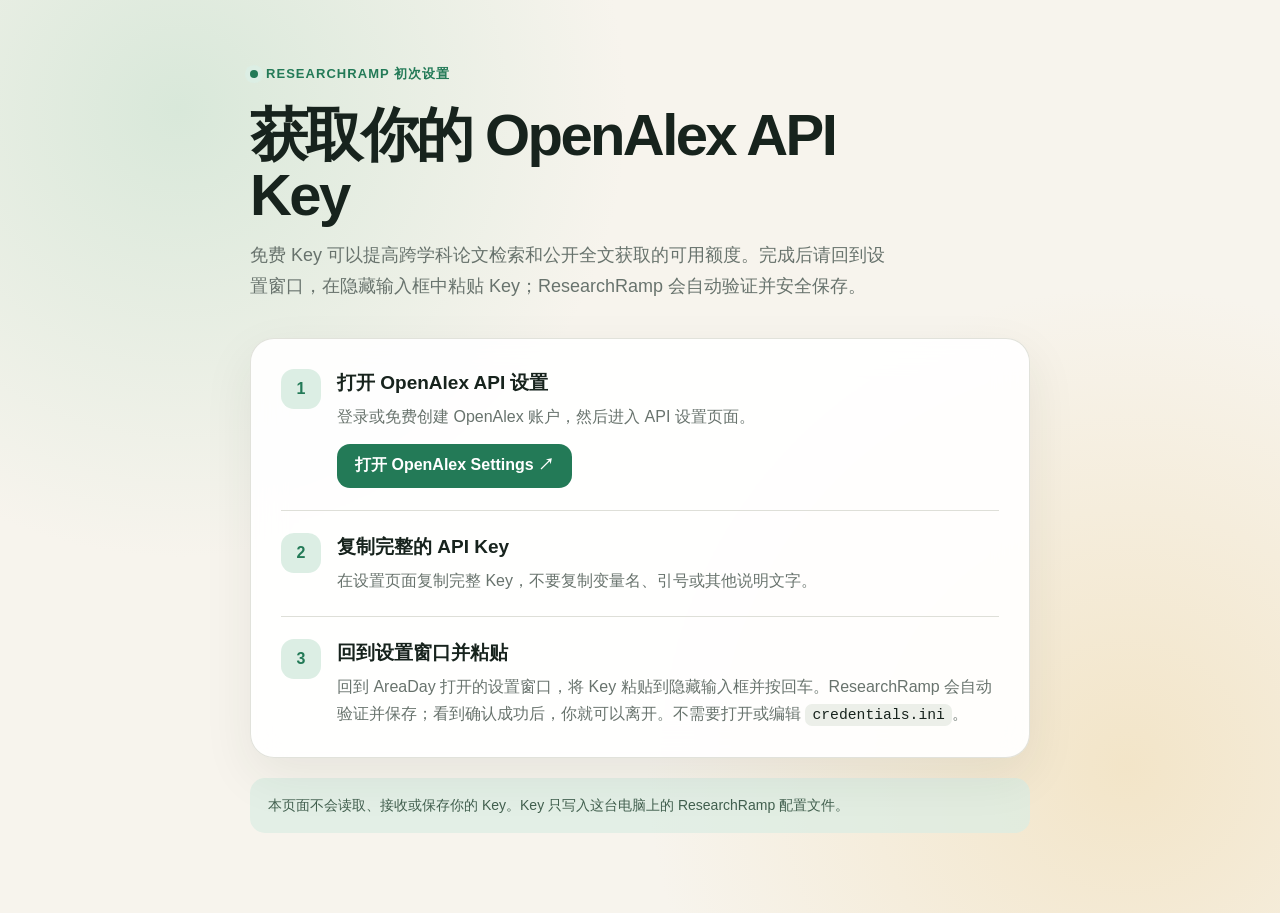
==== assets/openalex-help.html @ a65e1e27 "Release AreaDay 1.1.0" ====
<!doctype html>
<html lang="zh-CN">
  <head>
    <meta charset="utf-8" />
    <meta name="viewport" content="width=device-width, initial-scale=1" />
    <title>ResearchRamp · 获取 OpenAlex Key</title>
    <style>
      :root {
        color-scheme: light;
        --ink: #17231d;
        --muted: #68736d;
        --paper: #f7f4ed;
        --card: rgba(255, 255, 255, 0.92);
        --line: #dedfd8;
        --green: #237a57;
        --green-soft: #dceee4;
        font-family: Inter, ui-sans-serif, -apple-system, BlinkMacSystemFont, "Segoe UI", sans-serif;
      }

      * { box-sizing: border-box; }

      body {
        margin: 0;
        min-height: 100vh;
        color: var(--ink);
        background:
          radial-gradient(circle at 14% 12%, rgba(214, 231, 216, 0.92), transparent 28rem),
          radial-gradient(circle at 88% 84%, rgba(241, 223, 186, 0.72), transparent 30rem),
          var(--paper);
      }

      a { color: inherit; }

      .shell {
        width: min(780px, calc(100% - 32px));
        margin: 0 auto;
        padding: 64px 0 80px;
      }

      .eyebrow {
        display: inline-flex;
        align-items: center;
        gap: 8px;
        color: var(--green);
        font-size: 13px;
        font-weight: 700;
        letter-spacing: 0.08em;
        text-transform: uppercase;
      }

      .dot {
        width: 8px;
        height: 8px;
        border-radius: 999px;
        background: var(--green);
        box-shadow: 0 0 0 5px var(--green-soft);
      }

      h1 {
        margin: 22px 0 14px;
        max-width: 680px;
        font-size: clamp(34px, 6vw, 58px);
        line-height: 1.04;
        letter-spacing: -0.045em;
      }

      .lead {
        margin: 0;
        max-width: 650px;
        color: var(--muted);
        font-size: 18px;
        line-height: 1.72;
      }

      .card {
        margin-top: 36px;
        padding: 30px;
        border: 1px solid rgba(222, 223, 216, 0.9);
        border-radius: 24px;
        background: var(--card);
        box-shadow: 0 18px 50px rgba(34, 48, 40, 0.08);
        backdrop-filter: blur(16px);
      }

      .step {
        display: grid;
        grid-template-columns: 40px 1fr;
        gap: 16px;
        padding: 22px 0;
        border-bottom: 1px solid var(--line);
      }

      .step:first-child { padding-top: 0; }
      .step:last-child { padding-bottom: 0; border-bottom: 0; }

      .number {
        display: grid;
        place-items: center;
        width: 40px;
        height: 40px;
        border-radius: 13px;
        color: var(--green);
        background: var(--green-soft);
        font-weight: 800;
      }

      h2 {
        margin: 1px 0 8px;
        font-size: 19px;
      }

      p {
        margin: 0;
        color: var(--muted);
        line-height: 1.65;
      }

      .button {
        display: inline-flex;
        align-items: center;
        justify-content: center;
        margin-top: 14px;
        min-height: 44px;
        padding: 0 18px;
        border-radius: 13px;
        color: white;
        background: var(--green);
        font-weight: 700;
        text-decoration: none;
      }

      code {
        padding: 3px 7px;
        border-radius: 7px;
        color: var(--ink);
        background: #ecefe9;
        font-family: "SFMono-Regular", Consolas, monospace;
        font-size: 0.92em;
      }

      .privacy {
        margin-top: 20px;
        padding: 16px 18px;
        border-radius: 15px;
        color: #42604f;
        background: rgba(220, 238, 228, 0.72);
        font-size: 14px;
      }

      @media (max-width: 560px) {
        .shell { padding-top: 38px; }
        .card { padding: 22px; border-radius: 20px; }
      }
    </style>
  </head>
  <body>
    <main class="shell">
      <div class="eyebrow"><span class="dot"></span>ResearchRamp 初次设置</div>
      <h1>获取你的 OpenAlex API Key</h1>
      <p class="lead">免费 Key 可以提高跨学科论文检索和公开全文获取的可用额度。完成后请回到设置窗口，在隐藏输入框中粘贴 Key；ResearchRamp 会自动验证并安全保存。</p>

      <section class="card" aria-label="OpenAlex Key 获取步骤">
        <div class="step">
          <div class="number">1</div>
          <div>
            <h2>打开 OpenAlex API 设置</h2>
            <p>登录或免费创建 OpenAlex 账户，然后进入 API 设置页面。</p>
            <a class="button" href="https://openalex.org/settings/api" target="_blank" rel="noreferrer">打开 OpenAlex Settings ↗</a>
          </div>
        </div>

        <div class="step">
          <div class="number">2</div>
          <div>
            <h2>复制完整的 API Key</h2>
            <p>在设置页面复制完整 Key，不要复制变量名、引号或其他说明文字。</p>
          </div>
        </div>

        <div class="step">
          <div class="number">3</div>
          <div>
            <h2>回到设置窗口并粘贴</h2>
            <p>回到 AreaDay 打开的设置窗口，将 Key 粘贴到隐藏输入框并按回车。ResearchRamp 会自动验证并保存；看到确认成功后，你就可以离开。不需要打开或编辑 <code>credentials.ini</code>。</p>
          </div>
        </div>
      </section>

      <p class="privacy">本页面不会读取、接收或保存你的 Key。Key 只写入这台电脑上的 ResearchRamp 配置文件。</p>
    </main>
  </body>
</html>
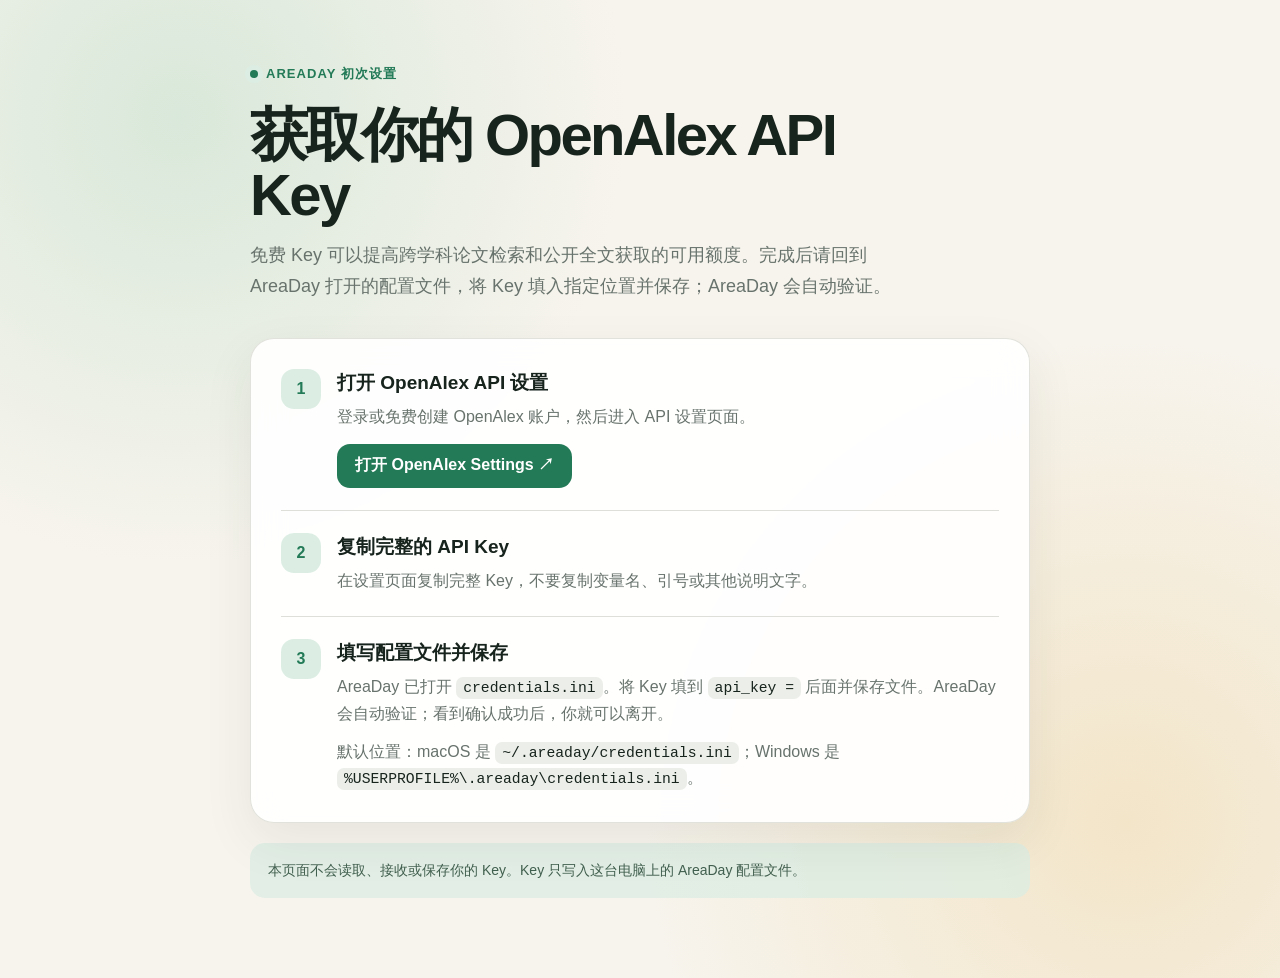
==== commit 08ae4aa7: "fix: finish AreaDay branding migration" ====
--- a/assets/openalex-help.html
+++ b/assets/openalex-help.html
@@ -3,7 +3,7 @@
   <head>
     <meta charset="utf-8" />
     <meta name="viewport" content="width=device-width, initial-scale=1" />
-    <title>ResearchRamp · 获取 OpenAlex Key</title>
+    <title>AreaDay · 获取 OpenAlex Key</title>
     <style>
       :root {
         color-scheme: light;
@@ -155,9 +155,9 @@
   </head>
   <body>
     <main class="shell">
-      <div class="eyebrow"><span class="dot"></span>ResearchRamp 初次设置</div>
+      <div class="eyebrow"><span class="dot"></span>AreaDay 初次设置</div>
       <h1>获取你的 OpenAlex API Key</h1>
-      <p class="lead">免费 Key 可以提高跨学科论文检索和公开全文获取的可用额度。完成后请回到设置窗口，在隐藏输入框中粘贴 Key；ResearchRamp 会自动验证并安全保存。</p>
+      <p class="lead">免费 Key 可以提高跨学科论文检索和公开全文获取的可用额度。完成后请回到 AreaDay 打开的配置文件，将 Key 填入指定位置并保存；AreaDay 会自动验证。</p>
 
       <section class="card" aria-label="OpenAlex Key 获取步骤">
         <div class="step">
@@ -180,13 +180,14 @@
         <div class="step">
           <div class="number">3</div>
           <div>
-            <h2>回到设置窗口并粘贴</h2>
-            <p>回到 AreaDay 打开的设置窗口，将 Key 粘贴到隐藏输入框并按回车。ResearchRamp 会自动验证并保存；看到确认成功后，你就可以离开。不需要打开或编辑 <code>credentials.ini</code>。</p>
+            <h2>填写配置文件并保存</h2>
+            <p>AreaDay 已打开 <code>credentials.ini</code>。将 Key 填到 <code>api_key =</code> 后面并保存文件。AreaDay 会自动验证；看到确认成功后，你就可以离开。</p>
+            <p style="margin-top: 12px;">默认位置：macOS 是 <code>~/.areaday/credentials.ini</code>；Windows 是 <code>%USERPROFILE%\.areaday\credentials.ini</code>。</p>
           </div>
         </div>
       </section>
 
-      <p class="privacy">本页面不会读取、接收或保存你的 Key。Key 只写入这台电脑上的 ResearchRamp 配置文件。</p>
+      <p class="privacy">本页面不会读取、接收或保存你的 Key。Key 只写入这台电脑上的 AreaDay 配置文件。</p>
     </main>
   </body>
 </html>
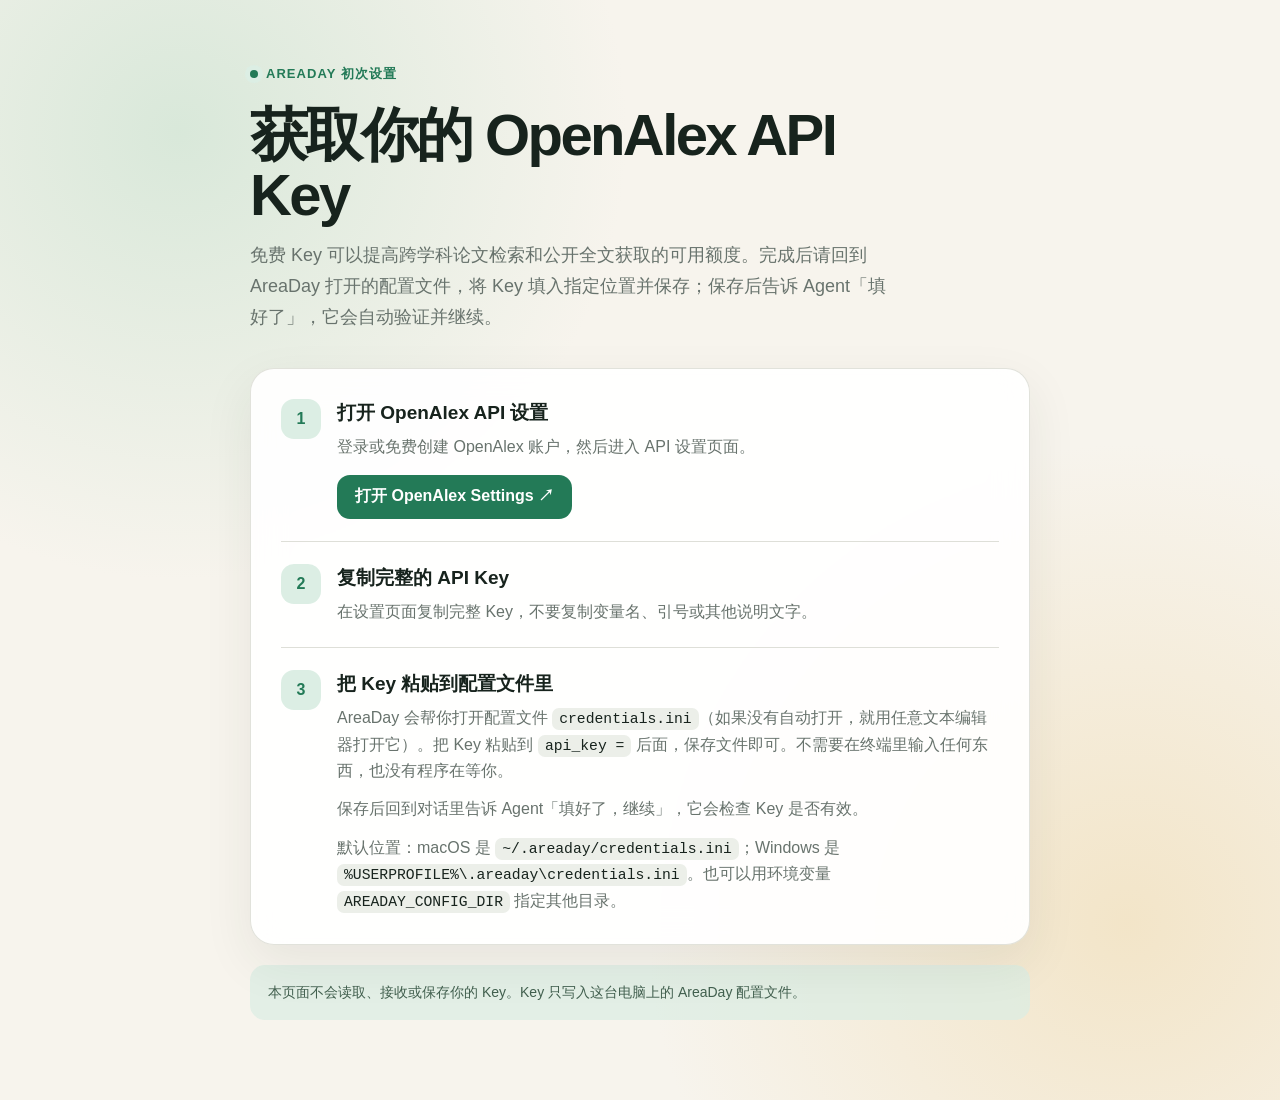
==== commit 8c5bd15f: "Make OpenAlex key setup explicit, non-blocking, and non-anonymous - Move key configuration into scri" ====
--- a/assets/openalex-help.html
+++ b/assets/openalex-help.html
@@ -157,7 +157,7 @@
     <main class="shell">
       <div class="eyebrow"><span class="dot"></span>AreaDay 初次设置</div>
       <h1>获取你的 OpenAlex API Key</h1>
-      <p class="lead">免费 Key 可以提高跨学科论文检索和公开全文获取的可用额度。完成后请回到 AreaDay 打开的配置文件，将 Key 填入指定位置并保存；AreaDay 会自动验证。</p>
+      <p class="lead">免费 Key 可以提高跨学科论文检索和公开全文获取的可用额度。完成后请回到 AreaDay 打开的配置文件，将 Key 填入指定位置并保存；保存后告诉 Agent「填好了」，它会自动验证并继续。</p>
 
       <section class="card" aria-label="OpenAlex Key 获取步骤">
         <div class="step">
@@ -180,9 +180,10 @@
         <div class="step">
           <div class="number">3</div>
           <div>
-            <h2>填写配置文件并保存</h2>
-            <p>AreaDay 已打开 <code>credentials.ini</code>。将 Key 填到 <code>api_key =</code> 后面并保存文件。AreaDay 会自动验证；看到确认成功后，你就可以离开。</p>
-            <p style="margin-top: 12px;">默认位置：macOS 是 <code>~/.areaday/credentials.ini</code>；Windows 是 <code>%USERPROFILE%\.areaday\credentials.ini</code>。</p>
+            <h2>把 Key 粘贴到配置文件里</h2>
+            <p>AreaDay 会帮你打开配置文件 <code>credentials.ini</code>（如果没有自动打开，就用任意文本编辑器打开它）。把 Key 粘贴到 <code>api_key =</code> 后面，保存文件即可。不需要在终端里输入任何东西，也没有程序在等你。</p>
+            <p style="margin-top: 12px;">保存后回到对话里告诉 Agent「填好了，继续」，它会检查 Key 是否有效。</p>
+            <p style="margin-top: 12px;">默认位置：macOS 是 <code>~/.areaday/credentials.ini</code>；Windows 是 <code>%USERPROFILE%\.areaday\credentials.ini</code>。也可以用环境变量 <code>AREADAY_CONFIG_DIR</code> 指定其他目录。</p>
           </div>
         </div>
       </section>
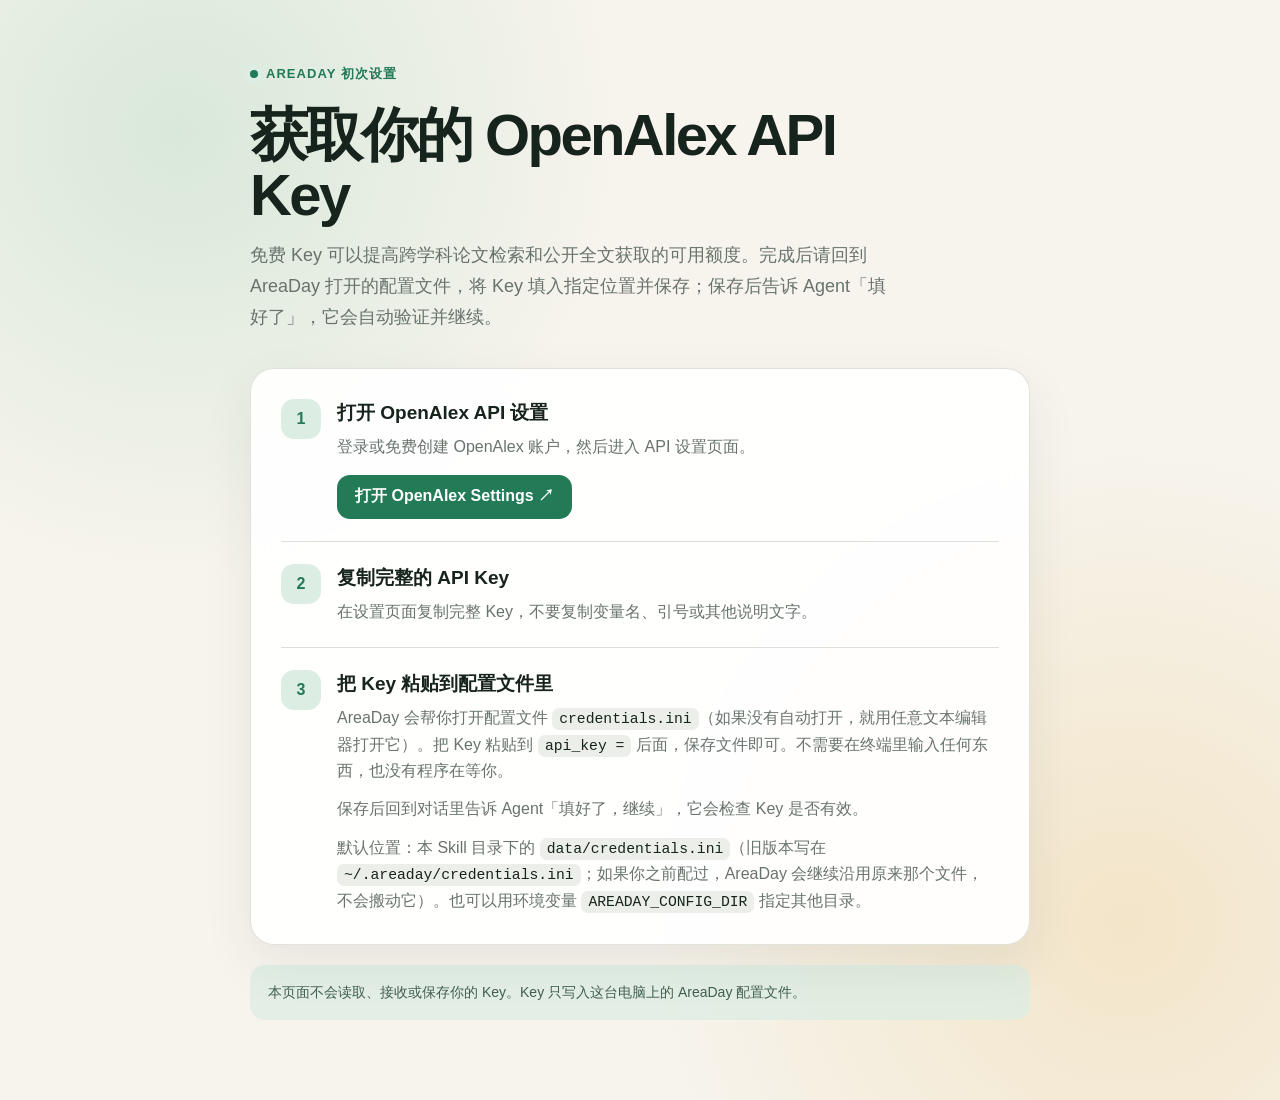
==== commit a2485820: "Keep the registry, key and model inside the Skill AreaDay wrote its registry to the operating system" ====
--- a/assets/openalex-help.html
+++ b/assets/openalex-help.html
@@ -183,7 +183,7 @@
             <h2>把 Key 粘贴到配置文件里</h2>
             <p>AreaDay 会帮你打开配置文件 <code>credentials.ini</code>（如果没有自动打开，就用任意文本编辑器打开它）。把 Key 粘贴到 <code>api_key =</code> 后面，保存文件即可。不需要在终端里输入任何东西，也没有程序在等你。</p>
             <p style="margin-top: 12px;">保存后回到对话里告诉 Agent「填好了，继续」，它会检查 Key 是否有效。</p>
-            <p style="margin-top: 12px;">默认位置：macOS 是 <code>~/.areaday/credentials.ini</code>；Windows 是 <code>%USERPROFILE%\.areaday\credentials.ini</code>。也可以用环境变量 <code>AREADAY_CONFIG_DIR</code> 指定其他目录。</p>
+            <p style="margin-top: 12px;">默认位置：本 Skill 目录下的 <code>data/credentials.ini</code>（旧版本写在 <code>~/.areaday/credentials.ini</code>；如果你之前配过，AreaDay 会继续沿用原来那个文件，不会搬动它）。也可以用环境变量 <code>AREADAY_CONFIG_DIR</code> 指定其他目录。</p>
           </div>
         </div>
       </section>
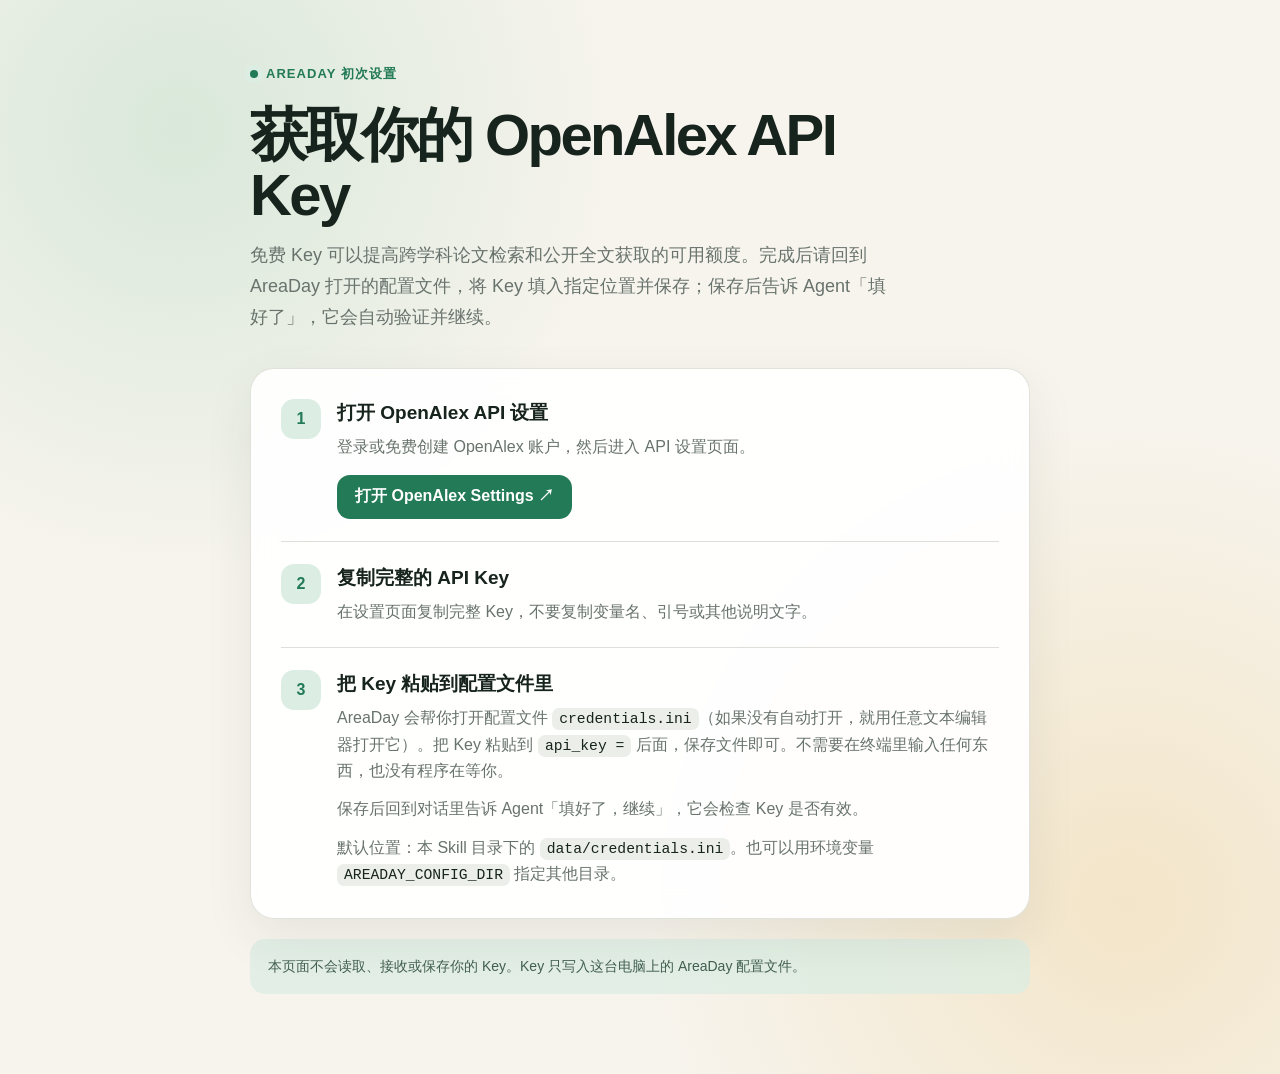
==== commit f7feb5bf: "Forget the pre-AreaDay file locations Nothing reads the system application-data directory, ~/.areada" ====
--- a/assets/openalex-help.html
+++ b/assets/openalex-help.html
@@ -183,7 +183,7 @@
             <h2>把 Key 粘贴到配置文件里</h2>
             <p>AreaDay 会帮你打开配置文件 <code>credentials.ini</code>（如果没有自动打开，就用任意文本编辑器打开它）。把 Key 粘贴到 <code>api_key =</code> 后面，保存文件即可。不需要在终端里输入任何东西，也没有程序在等你。</p>
             <p style="margin-top: 12px;">保存后回到对话里告诉 Agent「填好了，继续」，它会检查 Key 是否有效。</p>
-            <p style="margin-top: 12px;">默认位置：本 Skill 目录下的 <code>data/credentials.ini</code>（旧版本写在 <code>~/.areaday/credentials.ini</code>；如果你之前配过，AreaDay 会继续沿用原来那个文件，不会搬动它）。也可以用环境变量 <code>AREADAY_CONFIG_DIR</code> 指定其他目录。</p>
+            <p style="margin-top: 12px;">默认位置：本 Skill 目录下的 <code>data/credentials.ini</code>。也可以用环境变量 <code>AREADAY_CONFIG_DIR</code> 指定其他目录。</p>
           </div>
         </div>
       </section>
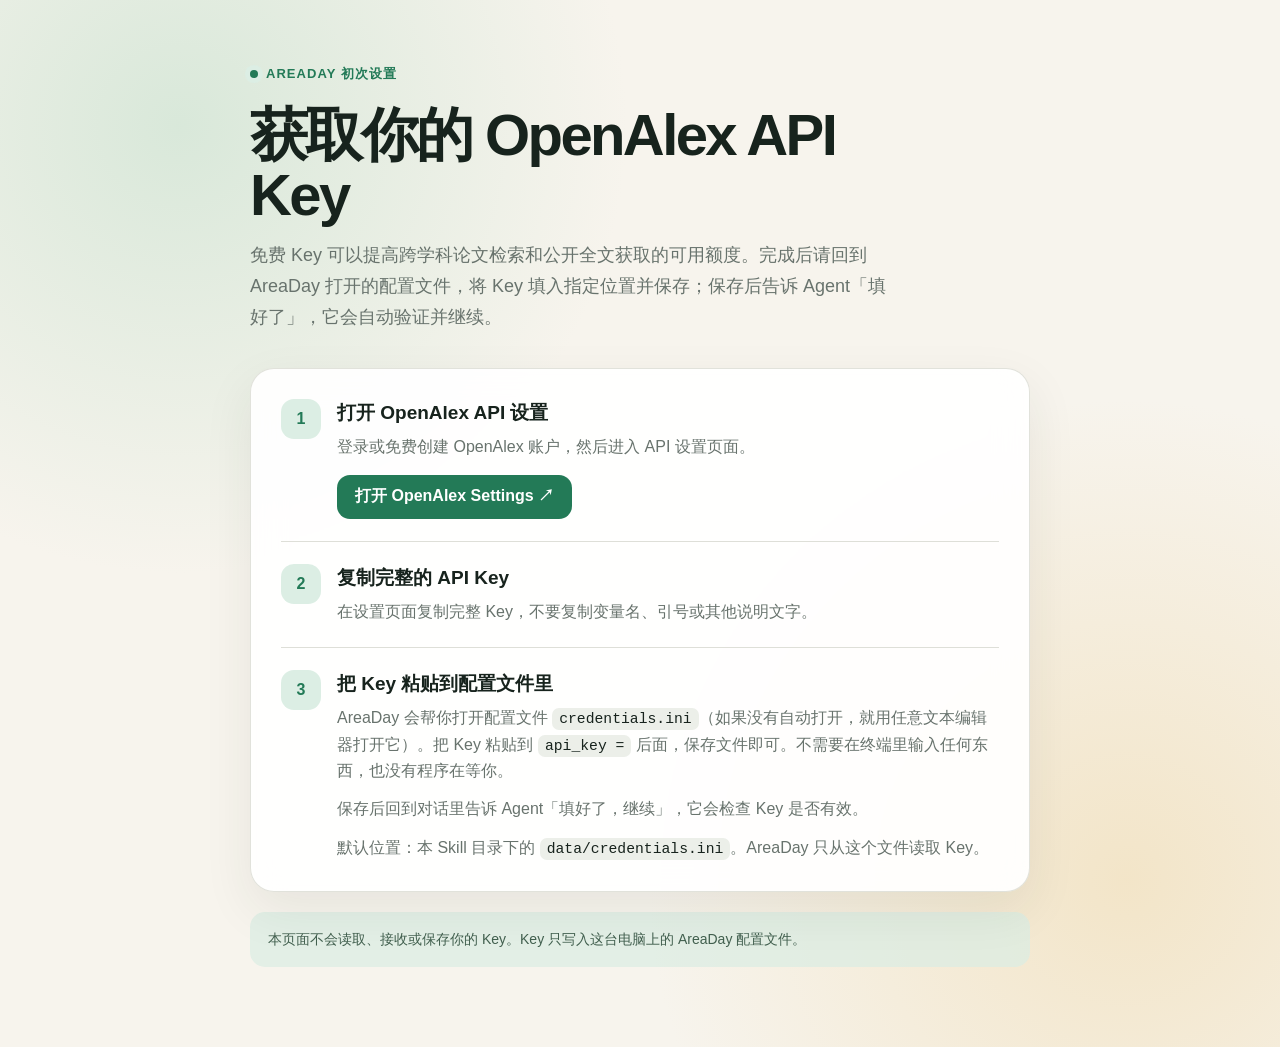
==== commit 3ed53981: "Drop every environment variable and flag that could move AreaDay's files AreaDay owns three things -" ====
--- a/assets/openalex-help.html
+++ b/assets/openalex-help.html
@@ -183,7 +183,7 @@
             <h2>把 Key 粘贴到配置文件里</h2>
             <p>AreaDay 会帮你打开配置文件 <code>credentials.ini</code>（如果没有自动打开，就用任意文本编辑器打开它）。把 Key 粘贴到 <code>api_key =</code> 后面，保存文件即可。不需要在终端里输入任何东西，也没有程序在等你。</p>
             <p style="margin-top: 12px;">保存后回到对话里告诉 Agent「填好了，继续」，它会检查 Key 是否有效。</p>
-            <p style="margin-top: 12px;">默认位置：本 Skill 目录下的 <code>data/credentials.ini</code>。也可以用环境变量 <code>AREADAY_CONFIG_DIR</code> 指定其他目录。</p>
+            <p style="margin-top: 12px;">默认位置：本 Skill 目录下的 <code>data/credentials.ini</code>。AreaDay 只从这个文件读取 Key。</p>
           </div>
         </div>
       </section>
